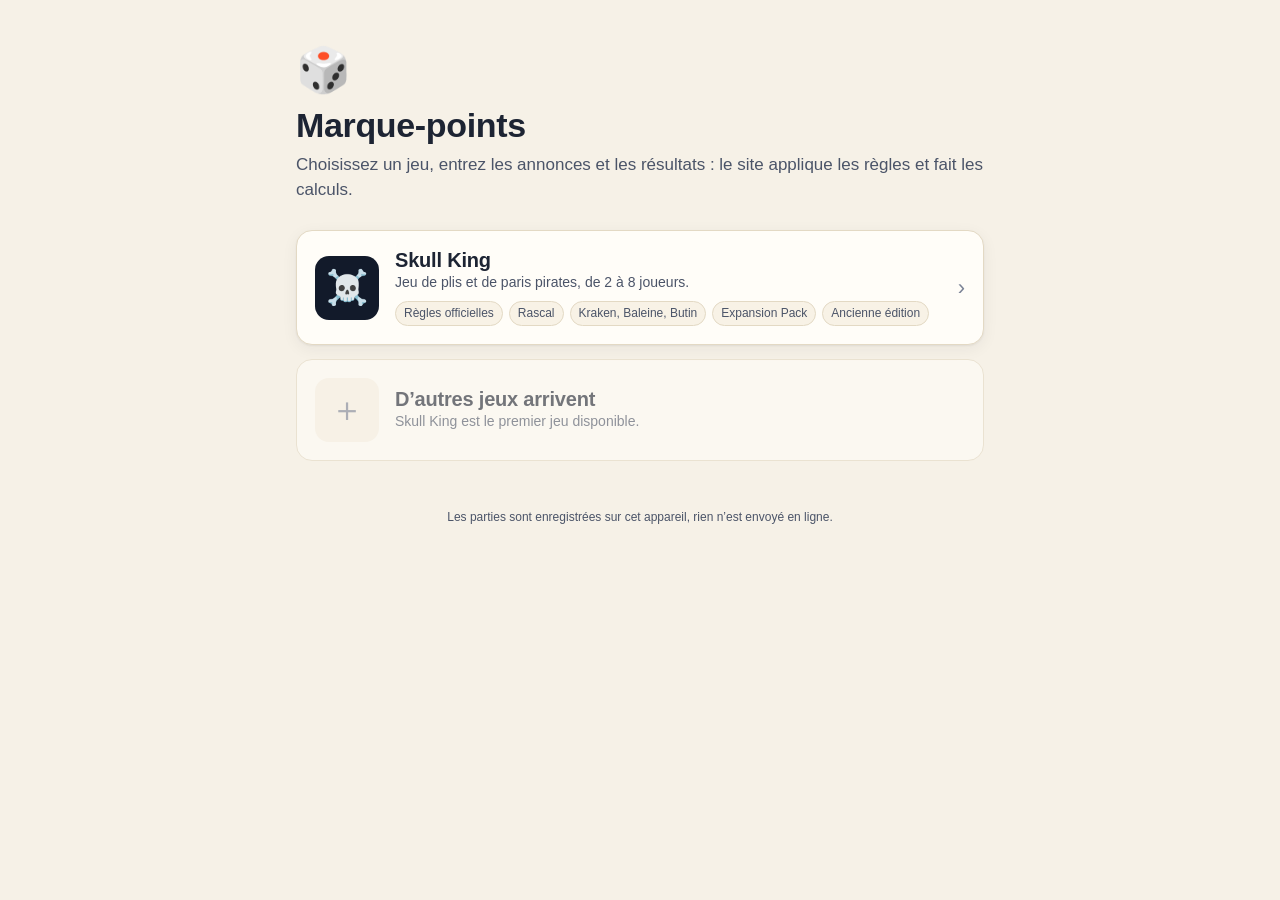
==== index.html @ e2786543 "Marque-points : compteur Skull King Compteur de points Skull King hébergé sur GitHub Pages : édition" ====
<!doctype html>
<html lang="fr">
<head>
  <meta charset="utf-8">
  <meta name="viewport" content="width=device-width, initial-scale=1, viewport-fit=cover">
  <title>Marque-points</title>
  <meta name="description" content="Comptez les points de vos jeux de société, sans calcul ni feuille de score.">
  <meta name="theme-color" content="#0e1420">
  <link rel="manifest" href="manifest.webmanifest">
  <link rel="icon" href="assets/img/icon.svg" type="image/svg+xml">
  <link rel="apple-touch-icon" href="assets/img/icon-192.png">
  <link rel="stylesheet" href="assets/css/base.css">
  <style>
    .hero { padding: 48px 0 28px; }
    .hero .logo { font-size: 44px; line-height: 1; }
    .hero h1 { font-size: 34px; margin-top: 14px; }
    .hero p { margin-top: 8px; font-size: 17px; }
    .games { display: grid; gap: 14px; padding-bottom: 48px; }
    .game {
      display: flex; gap: 16px; align-items: center; text-decoration: none;
      padding: 18px; border-radius: var(--radius); background: var(--surface);
      border: 1px solid var(--line); box-shadow: var(--shadow); transition: transform .1s;
    }
    .game:active { transform: scale(.99); }
    .game .art {
      width: 64px; height: 64px; flex: none; border-radius: 14px; display: grid; place-items: center;
      font-size: 34px; background: #121a2a; color: #f2c14e;
    }
    .game h2 { font-size: 20px; }
    .game .tags { display: flex; flex-wrap: wrap; gap: 6px; margin-top: 8px; }
    .tag { font-size: 12px; padding: 3px 8px; border-radius: 999px; background: var(--surface-2); color: var(--ink-2); border: 1px solid var(--line); }
    .game.soon { opacity: .6; box-shadow: none; pointer-events: none; }
    .game.soon .art { background: var(--surface-2); color: var(--ink-3); }
    .go { margin-left: auto; font-size: 22px; color: var(--ink-3); }
    .resume { display: inline-block; margin-top: 6px; font-size: 13px; color: var(--accent); font-weight: 600; }
    footer { padding: 0 0 32px; text-align: center; }
  </style>
</head>
<body>
  <main class="wrap">
    <header class="hero">
      <div class="logo" aria-hidden="true">🎲</div>
      <h1>Marque-points</h1>
      <p class="muted">Choisissez un jeu, entrez les annonces et les résultats : le site applique les règles et fait les calculs.</p>
    </header>

    <section class="games" aria-label="Jeux">
      <a class="game" href="skull-king/">
        <div class="art" aria-hidden="true">☠️</div>
        <div>
          <h2>Skull King</h2>
          <p class="muted small">Jeu de plis et de paris pirates, de 2 à 8 joueurs.</p>
          <div class="tags">
            <span class="tag">Règles officielles</span>
            <span class="tag">Rascal</span>
            <span class="tag">Kraken, Baleine, Butin</span>
            <span class="tag">Expansion Pack</span>
            <span class="tag">Ancienne édition</span>
          </div>
          <span class="resume" id="sk-resume" hidden>Une partie est en cours, touchez pour reprendre</span>
        </div>
        <span class="go" aria-hidden="true">›</span>
      </a>
      <div class="game soon" aria-disabled="true">
        <div class="art" aria-hidden="true">＋</div>
        <div>
          <h2>D’autres jeux arrivent</h2>
          <p class="muted small">Skull King est le premier jeu disponible.</p>
        </div>
      </div>
    </section>
  </main>
  <footer class="muted tiny">Les parties sont enregistrées sur cet appareil, rien n’est envoyé en ligne.</footer>
  <script>
    try {
      const sk = JSON.parse(localStorage.getItem('marque-points:skull-king:v1') || 'null');
      if (sk && sk.current && !sk.current.finished) document.getElementById('sk-resume').hidden = false;
    } catch (e) { /* stockage indisponible */ }
    if ('serviceWorker' in navigator) navigator.serviceWorker.register('sw.js').catch(() => {});
  </script>
</body>
</html>
---- assets/css/base.css ----
/* Marque-points — styles partagés */
:root {
  --bg: #f6f1e7;
  --bg-2: #efe7d6;
  --surface: #fffdf8;
  --surface-2: #f8f2e6;
  --ink: #1d2433;
  --ink-2: #4b5468;
  --ink-3: #7b8396;
  --line: #e3d9c4;
  --accent: #b5361f;
  --accent-ink: #ffffff;
  --accent-soft: #f6e1da;
  --gold: #b8860b;
  --gold-soft: #f7ecd0;
  --ok: #1f7a4d;
  --ok-soft: #dcf1e5;
  --warn: #9a5b00;
  --warn-soft: #fbecd2;
  --bad: #b42318;
  --bad-soft: #fbe1de;
  --shadow: 0 1px 2px rgba(29, 36, 51, .06), 0 4px 16px rgba(29, 36, 51, .06);
  --radius: 16px;
  --radius-sm: 10px;
  --tap: 44px;
  color-scheme: light;
}

@media (prefers-color-scheme: dark) {
  :root:not([data-theme="light"]) {
    --bg: #0e1420;
    --bg-2: #131b2a;
    --surface: #182234;
    --surface-2: #1e2a40;
    --ink: #eef1f6;
    --ink-2: #b9c1d0;
    --ink-3: #8590a5;
    --line: #2a3750;
    --accent: #e0573d;
    --accent-ink: #ffffff;
    --accent-soft: #3a2220;
    --gold: #e6b84a;
    --gold-soft: #3a3020;
    --ok: #4cc38a;
    --ok-soft: #173a2b;
    --warn: #f0b252;
    --warn-soft: #3b2e17;
    --bad: #f47067;
    --bad-soft: #3d1e1d;
    --shadow: 0 1px 2px rgba(0, 0, 0, .3), 0 6px 20px rgba(0, 0, 0, .25);
    color-scheme: dark;
  }
}
:root[data-theme="dark"] {
  --bg: #0e1420;
  --bg-2: #131b2a;
  --surface: #182234;
  --surface-2: #1e2a40;
  --ink: #eef1f6;
  --ink-2: #b9c1d0;
  --ink-3: #8590a5;
  --line: #2a3750;
  --accent: #e0573d;
  --accent-ink: #ffffff;
  --accent-soft: #3a2220;
  --gold: #e6b84a;
  --gold-soft: #3a3020;
  --ok: #4cc38a;
  --ok-soft: #173a2b;
  --warn: #f0b252;
  --warn-soft: #3b2e17;
  --bad: #f47067;
  --bad-soft: #3d1e1d;
  --shadow: 0 1px 2px rgba(0, 0, 0, .3), 0 6px 20px rgba(0, 0, 0, .25);
  color-scheme: dark;
}

* { box-sizing: border-box; }
[hidden] { display: none !important; }
html { -webkit-text-size-adjust: 100%; }
body {
  margin: 0;
  background: var(--bg);
  color: var(--ink);
  font: 16px/1.45 ui-sans-serif, -apple-system, BlinkMacSystemFont, "Segoe UI", Roboto, "Helvetica Neue", Arial, sans-serif;
  -webkit-font-smoothing: antialiased;
  min-height: 100vh;
  min-height: 100dvh;
}
button, input, select { font: inherit; color: inherit; }
button { cursor: pointer; -webkit-tap-highlight-color: transparent; }
a { color: inherit; }
h1, h2, h3 { line-height: 1.15; margin: 0; letter-spacing: -.01em; }
p { margin: 0; }
.wrap { max-width: 720px; margin: 0 auto; padding: 0 16px; }

/* Boutons */
.btn {
  display: inline-flex; align-items: center; justify-content: center; gap: 8px;
  min-height: var(--tap); padding: 10px 18px; border-radius: 999px;
  border: 1px solid var(--line); background: var(--surface); color: var(--ink);
  font-weight: 600; text-decoration: none; transition: transform .08s, background .15s;
}
.btn:active { transform: scale(.97); }
.btn:disabled { opacity: .45; cursor: not-allowed; transform: none; }
.btn-primary { background: var(--accent); border-color: var(--accent); color: var(--accent-ink); }
.btn-gold { background: var(--gold); border-color: var(--gold); color: #1b1405; }
.btn-ghost { background: transparent; border-color: transparent; }
.btn-danger { color: var(--bad); }
.btn-block { width: 100%; }
.btn-lg { min-height: 54px; font-size: 17px; }
.icon-btn {
  width: var(--tap); height: var(--tap); border-radius: 999px; border: 1px solid transparent;
  background: transparent; display: inline-grid; place-items: center; font-size: 20px; color: var(--ink);
}
.icon-btn:hover { background: var(--surface-2); }

.card {
  background: var(--surface); border: 1px solid var(--line); border-radius: var(--radius);
  box-shadow: var(--shadow); padding: 16px;
}
.muted { color: var(--ink-2); }
.small { font-size: 14px; }
.tiny { font-size: 12px; }
.visually-hidden { position: absolute !important; width: 1px; height: 1px; overflow: hidden; clip: rect(0 0 0 0); }

:focus-visible { outline: 3px solid color-mix(in srgb, var(--accent) 60%, transparent); outline-offset: 2px; }
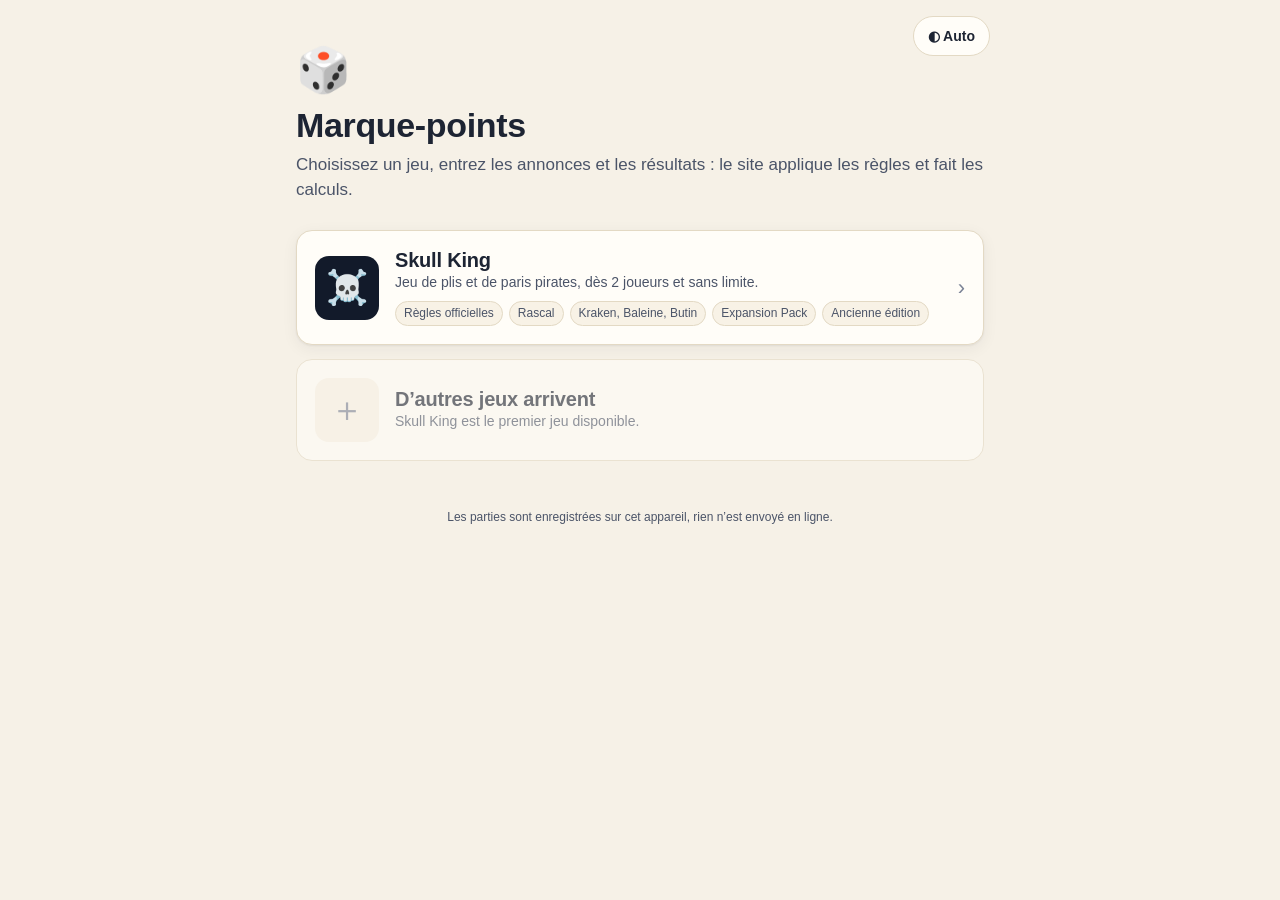
==== commit a4392f93: "Skull King : joueurs illimités, saisie directe des bonus, thème clair/sombre - Plus de limite de jou" ====
--- a/index.html
+++ b/index.html
@@ -9,9 +9,11 @@
   <link rel="manifest" href="manifest.webmanifest">
   <link rel="icon" href="assets/img/icon.svg" type="image/svg+xml">
   <link rel="apple-touch-icon" href="assets/img/icon-192.png">
+  <script src="assets/js/theme.js"></script>
   <link rel="stylesheet" href="assets/css/base.css">
   <style>
-    .hero { padding: 48px 0 28px; }
+    .hero { padding: 48px 0 28px; position: relative; }
+    .theme-btn { position: absolute; top: 16px; right: -6px; display: inline-flex; align-items: center; gap: 6px; min-height: 40px; padding: 6px 14px; border-radius: 999px; border: 1px solid var(--line); background: var(--surface); font-size: 14px; font-weight: 600; }
     .hero .logo { font-size: 44px; line-height: 1; }
     .hero h1 { font-size: 34px; margin-top: 14px; }
     .hero p { margin-top: 8px; font-size: 17px; }
@@ -39,6 +41,7 @@
 <body>
   <main class="wrap">
     <header class="hero">
+      <button class="theme-btn" id="theme-btn" type="button"></button>
       <div class="logo" aria-hidden="true">🎲</div>
       <h1>Marque-points</h1>
       <p class="muted">Choisissez un jeu, entrez les annonces et les résultats : le site applique les règles et fait les calculs.</p>
@@ -49,7 +52,7 @@
         <div class="art" aria-hidden="true">☠️</div>
         <div>
           <h2>Skull King</h2>
-          <p class="muted small">Jeu de plis et de paris pirates, de 2 à 8 joueurs.</p>
+          <p class="muted small">Jeu de plis et de paris pirates, dès 2 joueurs et sans limite.</p>
           <div class="tags">
             <span class="tag">Règles officielles</span>
             <span class="tag">Rascal</span>
@@ -70,12 +73,16 @@
       </div>
     </section>
   </main>
-  <footer class="muted tiny">Les parties sont enregistrées sur cet appareil, rien n’est envoyé en ligne.</footer>
+  <footer class="wrap muted tiny">Les parties sont enregistrées sur cet appareil, rien n’est envoyé en ligne.</footer>
   <script>
     try {
       const sk = JSON.parse(localStorage.getItem('marque-points:skull-king:v1') || 'null');
       if (sk && sk.current && !sk.current.finished) document.getElementById('sk-resume').hidden = false;
     } catch (e) { /* stockage indisponible */ }
+    const tb = document.getElementById('theme-btn');
+    const showTheme = () => { tb.textContent = `${mpTheme.icon()} ${mpTheme.label()}`; tb.setAttribute('aria-label', `Thème : ${mpTheme.label()}, toucher pour changer`); };
+    tb.addEventListener('click', () => { mpTheme.cycle(); showTheme(); });
+    showTheme();
     if ('serviceWorker' in navigator) navigator.serviceWorker.register('sw.js').catch(() => {});
   </script>
 </body>
--- a/assets/css/base.css
+++ b/assets/css/base.css
@@ -89,6 +89,10 @@
 }
 button, input, select { font: inherit; color: inherit; }
 button { cursor: pointer; -webkit-tap-highlight-color: transparent; }
+/* Pas de zoom au double tap quand on appuie vite plusieurs fois sur un bouton. */
+html, body, button, a, input, select, label { touch-action: manipulation; }
+body { overscroll-behavior-y: none; }
+button, .chip { user-select: none; -webkit-user-select: none; }
 a { color: inherit; }
 h1, h2, h3 { line-height: 1.15; margin: 0; letter-spacing: -.01em; }
 p { margin: 0; }
@@ -109,6 +113,8 @@
 .btn-danger { color: var(--bad); }
 .btn-block { width: 100%; }
 .btn-lg { min-height: 54px; font-size: 17px; }
+.btn-small { min-height: 34px; padding: 4px 12px; font-size: 14px; }
+.btn-compact { padding: 10px 12px; font-size: 15px; }
 .icon-btn {
   width: var(--tap); height: var(--tap); border-radius: 999px; border: 1px solid transparent;
   background: transparent; display: inline-grid; place-items: center; font-size: 20px; color: var(--ink);
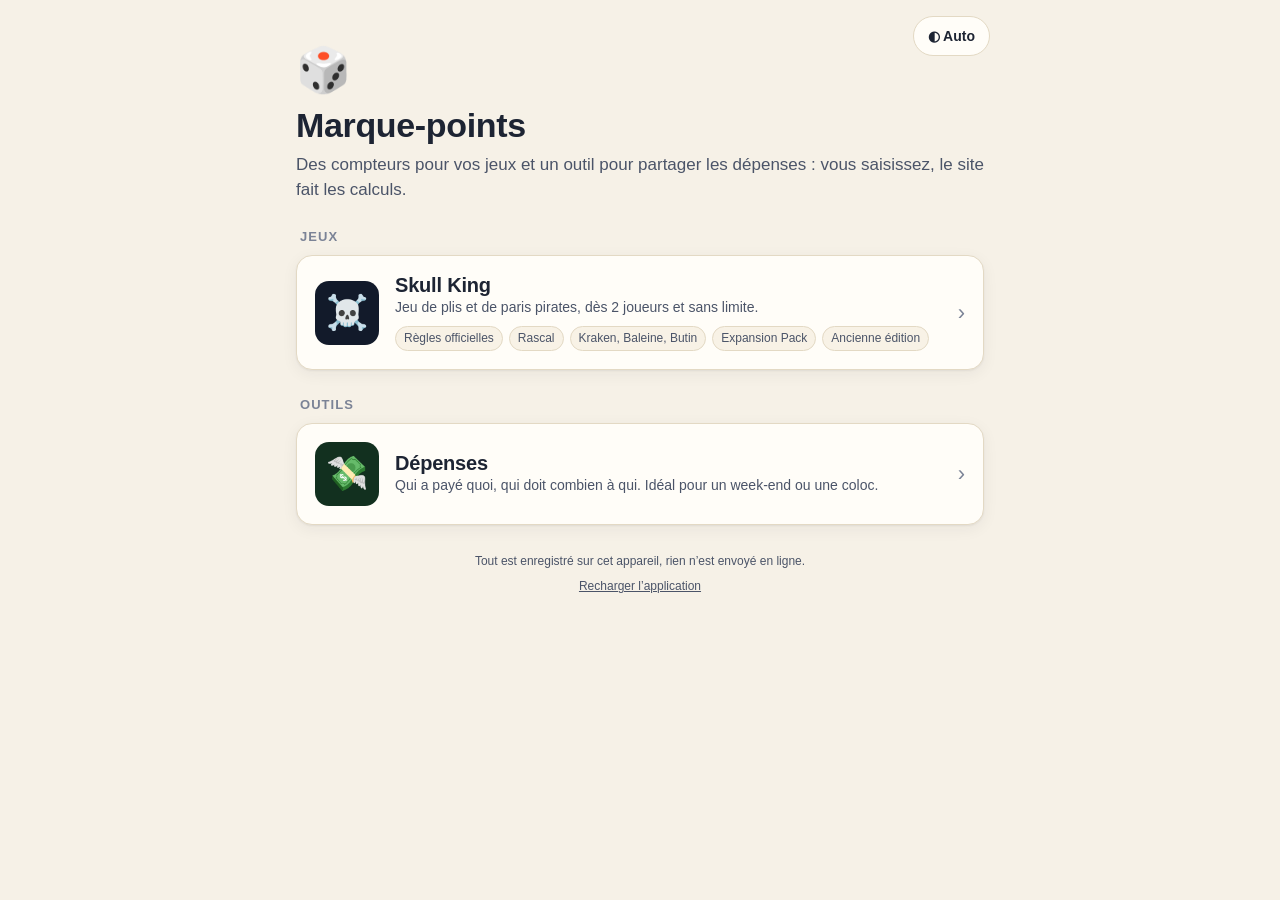
==== commit d801151f: "Dépenses : partage des frais entre amis, et mises à jour en mode web app - Nouvel outil Dépenses : g" ====
--- a/index.html
+++ b/index.html
@@ -10,14 +10,17 @@
   <link rel="icon" href="assets/img/icon.svg" type="image/svg+xml">
   <link rel="apple-touch-icon" href="assets/img/icon-192.png">
   <script src="assets/js/theme.js"></script>
-  <link rel="stylesheet" href="assets/css/base.css">
+  <link rel="stylesheet" href="assets/css/base.css?v=6">
   <style>
     .hero { padding: 48px 0 28px; position: relative; }
     .theme-btn { position: absolute; top: 16px; right: -6px; display: inline-flex; align-items: center; gap: 6px; min-height: 40px; padding: 6px 14px; border-radius: 999px; border: 1px solid var(--line); background: var(--surface); font-size: 14px; font-weight: 600; }
     .hero .logo { font-size: 44px; line-height: 1; }
     .hero h1 { font-size: 34px; margin-top: 14px; }
     .hero p { margin-top: 8px; font-size: 17px; }
-    .games { display: grid; gap: 14px; padding-bottom: 48px; }
+    .games { display: grid; gap: 14px; padding-bottom: 28px; }
+    .group-title { font-size: 13px; font-weight: 700; text-transform: uppercase; letter-spacing: .08em; color: var(--ink-3); margin: 0 4px 10px; }
+    .game .art.money { background: #12301f; }
+    .reload { border: 0; background: none; color: var(--ink-2); text-decoration: underline; font-size: 12px; padding: 8px; }
     .game {
       display: flex; gap: 16px; align-items: center; text-decoration: none;
       padding: 18px; border-radius: var(--radius); background: var(--surface);
@@ -44,9 +47,10 @@
       <button class="theme-btn" id="theme-btn" type="button"></button>
       <div class="logo" aria-hidden="true">🎲</div>
       <h1>Marque-points</h1>
-      <p class="muted">Choisissez un jeu, entrez les annonces et les résultats : le site applique les règles et fait les calculs.</p>
+      <p class="muted">Des compteurs pour vos jeux et un outil pour partager les dépenses : vous saisissez, le site fait les calculs.</p>
     </header>
 
+    <h2 class="group-title">Jeux</h2>
     <section class="games" aria-label="Jeux">
       <a class="game" href="skull-king/">
         <div class="art" aria-hidden="true">☠️</div>
@@ -64,16 +68,22 @@
         </div>
         <span class="go" aria-hidden="true">›</span>
       </a>
-      <div class="game soon" aria-disabled="true">
-        <div class="art" aria-hidden="true">＋</div>
+    </section>
+
+    <h2 class="group-title">Outils</h2>
+    <section class="games" aria-label="Outils">
+      <a class="game" href="depenses/">
+        <div class="art money" aria-hidden="true">💸</div>
         <div>
-          <h2>D’autres jeux arrivent</h2>
-          <p class="muted small">Skull King est le premier jeu disponible.</p>
+          <h2>Dépenses</h2>
+          <p class="muted small">Qui a payé quoi, qui doit combien à qui. Idéal pour un week-end ou une coloc.</p>
+          <span class="resume" id="dep-info" hidden></span>
         </div>
-      </div>
+        <span class="go" aria-hidden="true">›</span>
+      </a>
     </section>
   </main>
-  <footer class="wrap muted tiny">Les parties sont enregistrées sur cet appareil, rien n’est envoyé en ligne.</footer>
+  <footer class="wrap muted tiny">Tout est enregistré sur cet appareil, rien n’est envoyé en ligne.<br><button class="reload" type="button" onclick="mpReload()">Recharger l’application</button></footer>
   <script>
     try {
       const sk = JSON.parse(localStorage.getItem('marque-points:skull-king:v1') || 'null');
@@ -83,7 +93,12 @@
     const showTheme = () => { tb.textContent = `${mpTheme.icon()} ${mpTheme.label()}`; tb.setAttribute('aria-label', `Thème : ${mpTheme.label()}, toucher pour changer`); };
     tb.addEventListener('click', () => { mpTheme.cycle(); showTheme(); });
     showTheme();
-    if ('serviceWorker' in navigator) navigator.serviceWorker.register('sw.js').catch(() => {});
+    try {
+      const dep = JSON.parse(localStorage.getItem('marque-points:depenses:v1') || 'null');
+      const n = dep && dep.groups ? dep.groups.length : 0;
+      if (n) { const el = document.getElementById('dep-info'); el.textContent = `${n} groupe${n > 1 ? 's' : ''} enregistré${n > 1 ? 's' : ''}`; el.hidden = false; }
+    } catch (e) { /* stockage indisponible */ }
   </script>
+  <script src="assets/js/update.js" data-version="6" data-root="./" defer></script>
 </body>
 </html>
--- a/assets/css/base.css
+++ b/assets/css/base.css
@@ -131,3 +131,13 @@
 .visually-hidden { position: absolute !important; width: 1px; height: 1px; overflow: hidden; clip: rect(0 0 0 0); }
 
 :focus-visible { outline: 3px solid color-mix(in srgb, var(--accent) 60%, transparent); outline-offset: 2px; }
+
+/* Bandeau « nouvelle version » */
+.update-banner {
+  position: fixed; left: 12px; right: 12px; top: calc(10px + env(safe-area-inset-top)); z-index: 90;
+  max-width: 560px; margin: 0 auto; display: flex; align-items: center; gap: 12px;
+  padding: 10px 10px 10px 16px; border-radius: 16px; background: var(--ink); color: var(--bg);
+  box-shadow: 0 8px 30px rgba(0, 0, 0, .3); font-size: 14px; font-weight: 600;
+}
+.update-banner span { flex: 1; }
+.update-banner button { border: 0; border-radius: 999px; padding: 9px 14px; background: var(--accent); color: #fff; font-weight: 700; }
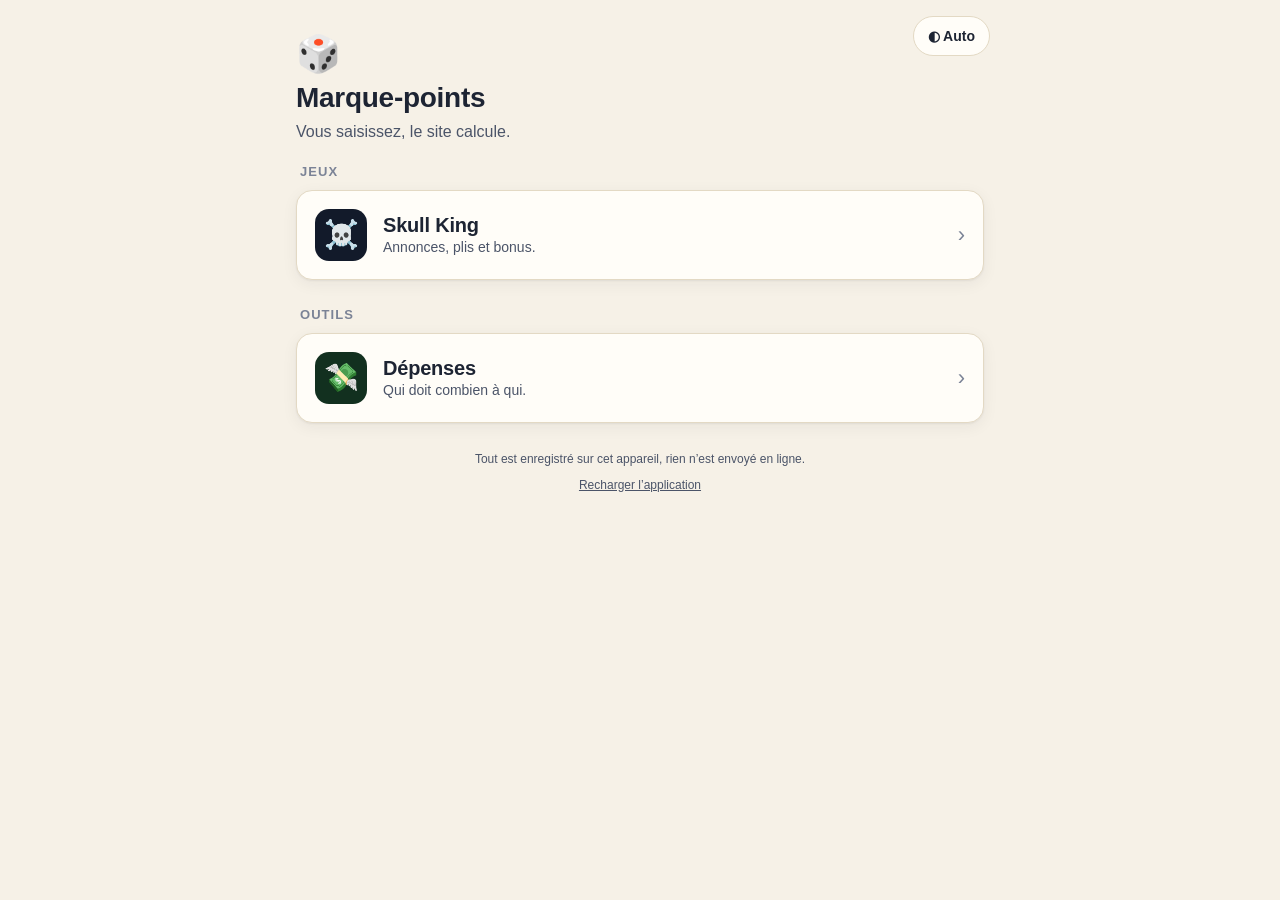
==== commit 81c7cfff: "Simplification de l'interface - Skull King : création de partie réduite aux joueurs + un résumé des " ====
--- a/index.html
+++ b/index.html
@@ -10,13 +10,13 @@
   <link rel="icon" href="assets/img/icon.svg" type="image/svg+xml">
   <link rel="apple-touch-icon" href="assets/img/icon-192.png">
   <script src="assets/js/theme.js"></script>
-  <link rel="stylesheet" href="assets/css/base.css?v=6">
+  <link rel="stylesheet" href="assets/css/base.css?v=7">
   <style>
-    .hero { padding: 48px 0 28px; position: relative; }
+    .hero { padding: 36px 0 22px; position: relative; }
     .theme-btn { position: absolute; top: 16px; right: -6px; display: inline-flex; align-items: center; gap: 6px; min-height: 40px; padding: 6px 14px; border-radius: 999px; border: 1px solid var(--line); background: var(--surface); font-size: 14px; font-weight: 600; }
-    .hero .logo { font-size: 44px; line-height: 1; }
-    .hero h1 { font-size: 34px; margin-top: 14px; }
-    .hero p { margin-top: 8px; font-size: 17px; }
+    .hero .logo { font-size: 36px; line-height: 1; }
+    .hero h1 { font-size: 28px; margin-top: 10px; }
+    .hero p { margin-top: 6px; font-size: 16px; }
     .games { display: grid; gap: 14px; padding-bottom: 28px; }
     .group-title { font-size: 13px; font-weight: 700; text-transform: uppercase; letter-spacing: .08em; color: var(--ink-3); margin: 0 4px 10px; }
     .game .art.money { background: #12301f; }
@@ -28,8 +28,8 @@
     }
     .game:active { transform: scale(.99); }
     .game .art {
-      width: 64px; height: 64px; flex: none; border-radius: 14px; display: grid; place-items: center;
-      font-size: 34px; background: #121a2a; color: #f2c14e;
+      width: 52px; height: 52px; flex: none; border-radius: 14px; display: grid; place-items: center;
+      font-size: 28px; background: #121a2a; color: #f2c14e;
     }
     .game h2 { font-size: 20px; }
     .game .tags { display: flex; flex-wrap: wrap; gap: 6px; margin-top: 8px; }
@@ -47,7 +47,7 @@
       <button class="theme-btn" id="theme-btn" type="button"></button>
       <div class="logo" aria-hidden="true">🎲</div>
       <h1>Marque-points</h1>
-      <p class="muted">Des compteurs pour vos jeux et un outil pour partager les dépenses : vous saisissez, le site fait les calculs.</p>
+      <p class="muted">Vous saisissez, le site calcule.</p>
     </header>
 
     <h2 class="group-title">Jeux</h2>
@@ -56,14 +56,7 @@
         <div class="art" aria-hidden="true">☠️</div>
         <div>
           <h2>Skull King</h2>
-          <p class="muted small">Jeu de plis et de paris pirates, dès 2 joueurs et sans limite.</p>
-          <div class="tags">
-            <span class="tag">Règles officielles</span>
-            <span class="tag">Rascal</span>
-            <span class="tag">Kraken, Baleine, Butin</span>
-            <span class="tag">Expansion Pack</span>
-            <span class="tag">Ancienne édition</span>
-          </div>
+          <p class="muted small">Annonces, plis et bonus.</p>
           <span class="resume" id="sk-resume" hidden>Une partie est en cours, touchez pour reprendre</span>
         </div>
         <span class="go" aria-hidden="true">›</span>
@@ -76,7 +69,7 @@
         <div class="art money" aria-hidden="true">💸</div>
         <div>
           <h2>Dépenses</h2>
-          <p class="muted small">Qui a payé quoi, qui doit combien à qui. Idéal pour un week-end ou une coloc.</p>
+          <p class="muted small">Qui doit combien à qui.</p>
           <span class="resume" id="dep-info" hidden></span>
         </div>
         <span class="go" aria-hidden="true">›</span>
@@ -99,6 +92,6 @@
       if (n) { const el = document.getElementById('dep-info'); el.textContent = `${n} groupe${n > 1 ? 's' : ''} enregistré${n > 1 ? 's' : ''}`; el.hidden = false; }
     } catch (e) { /* stockage indisponible */ }
   </script>
-  <script src="assets/js/update.js" data-version="6" data-root="./" defer></script>
+  <script src="assets/js/update.js" data-version="7" data-root="./" defer></script>
 </body>
 </html>
